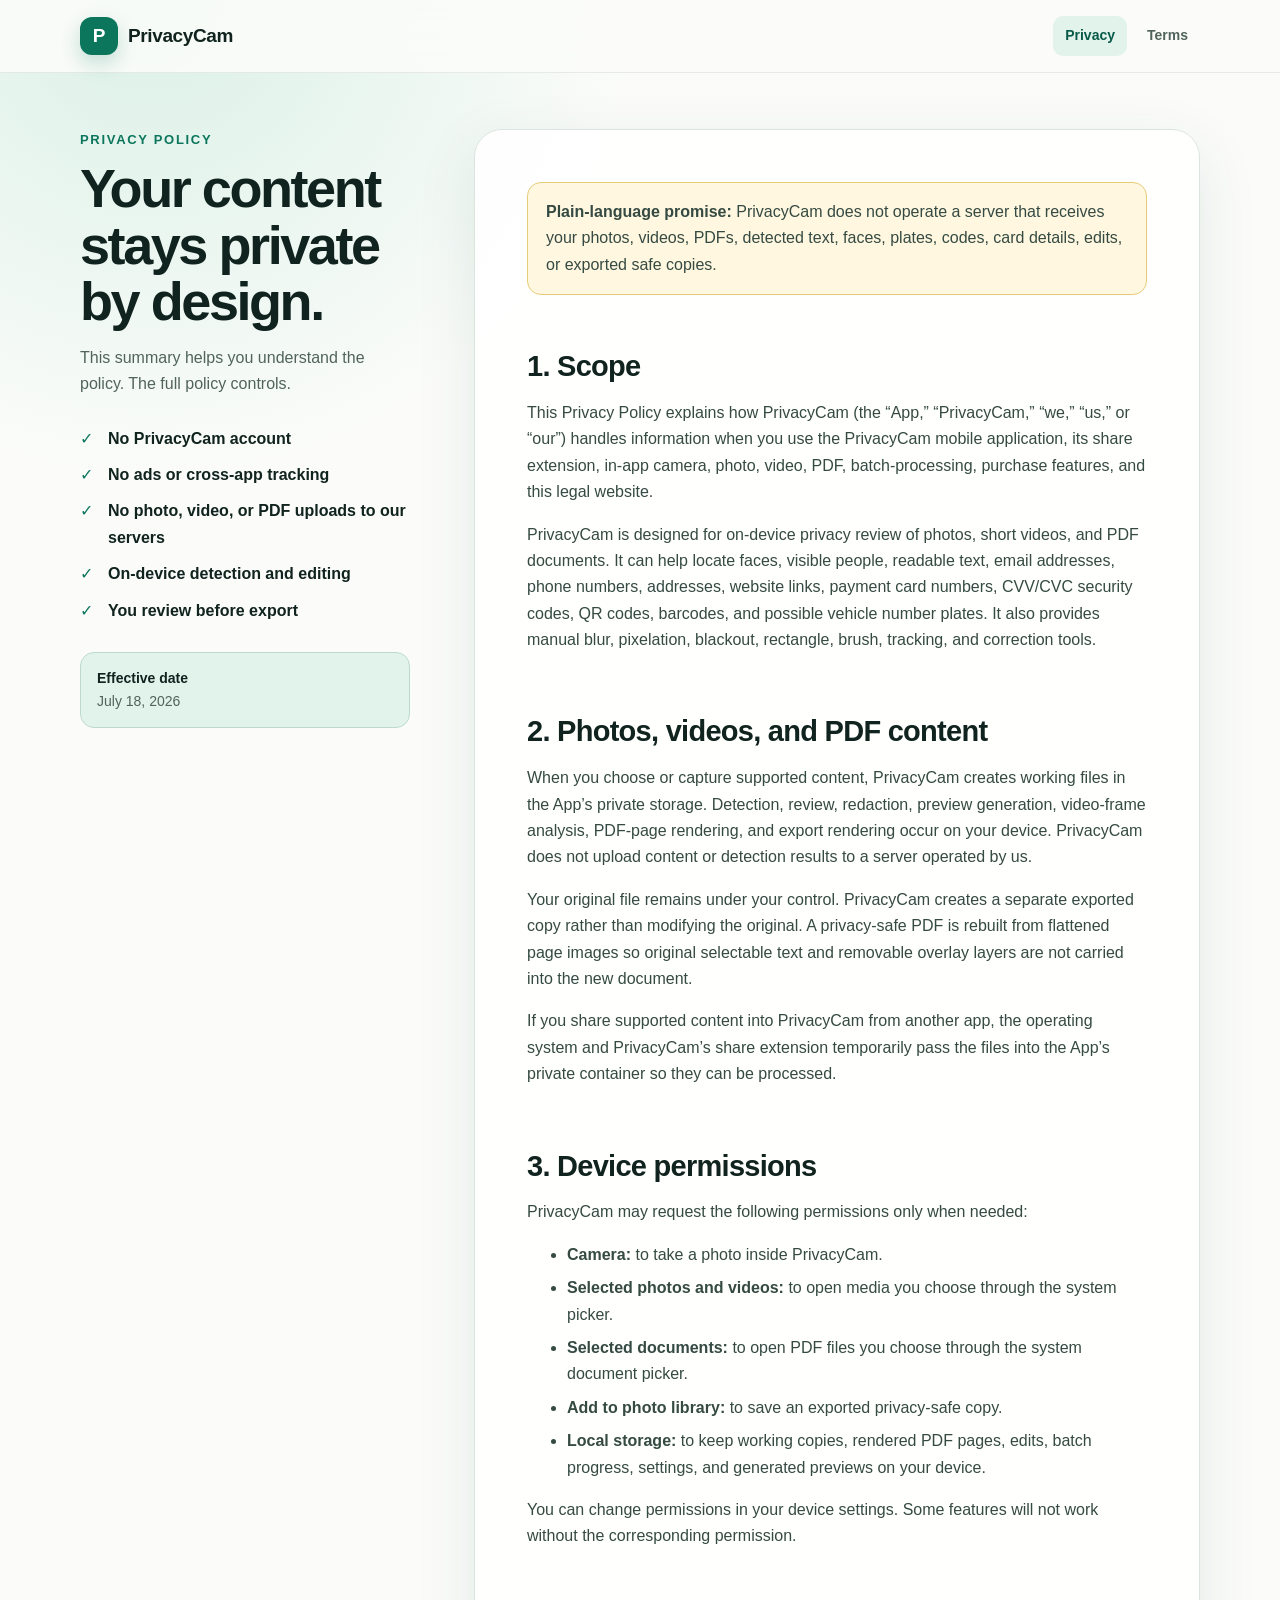
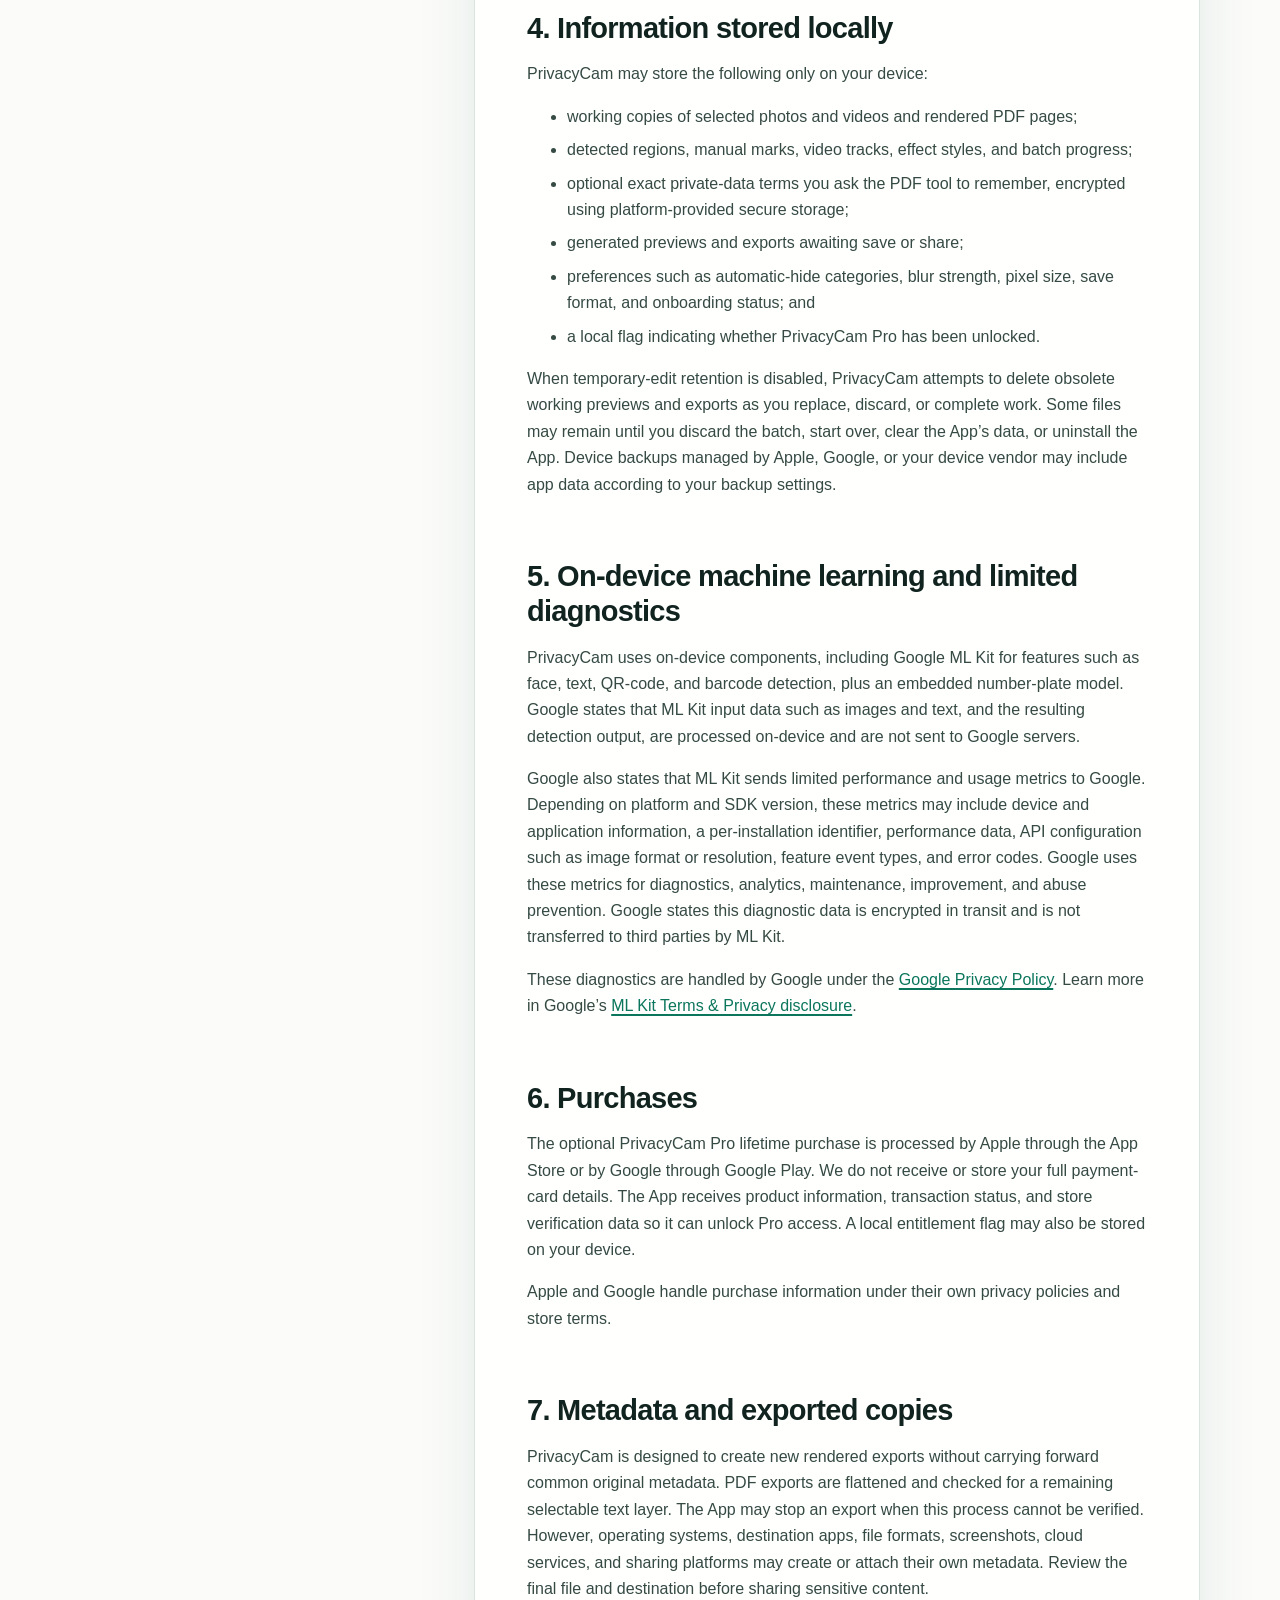
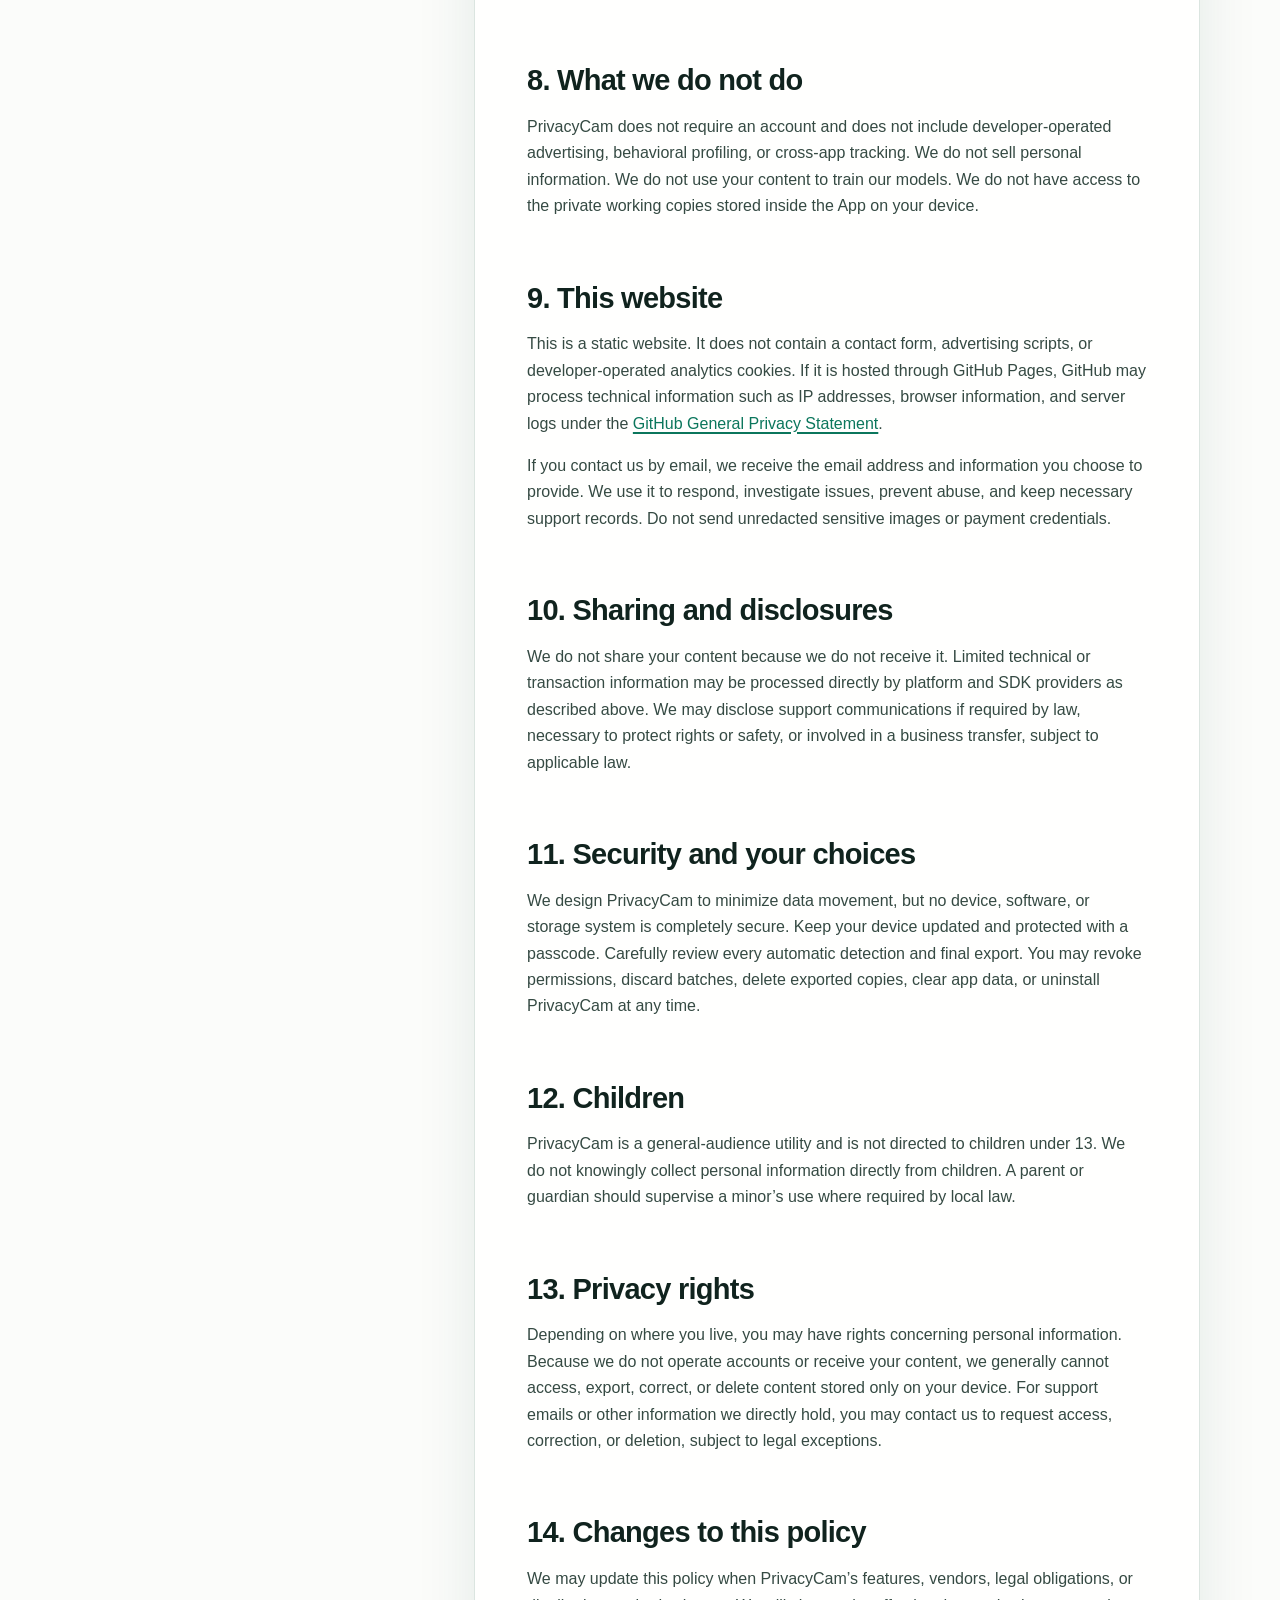
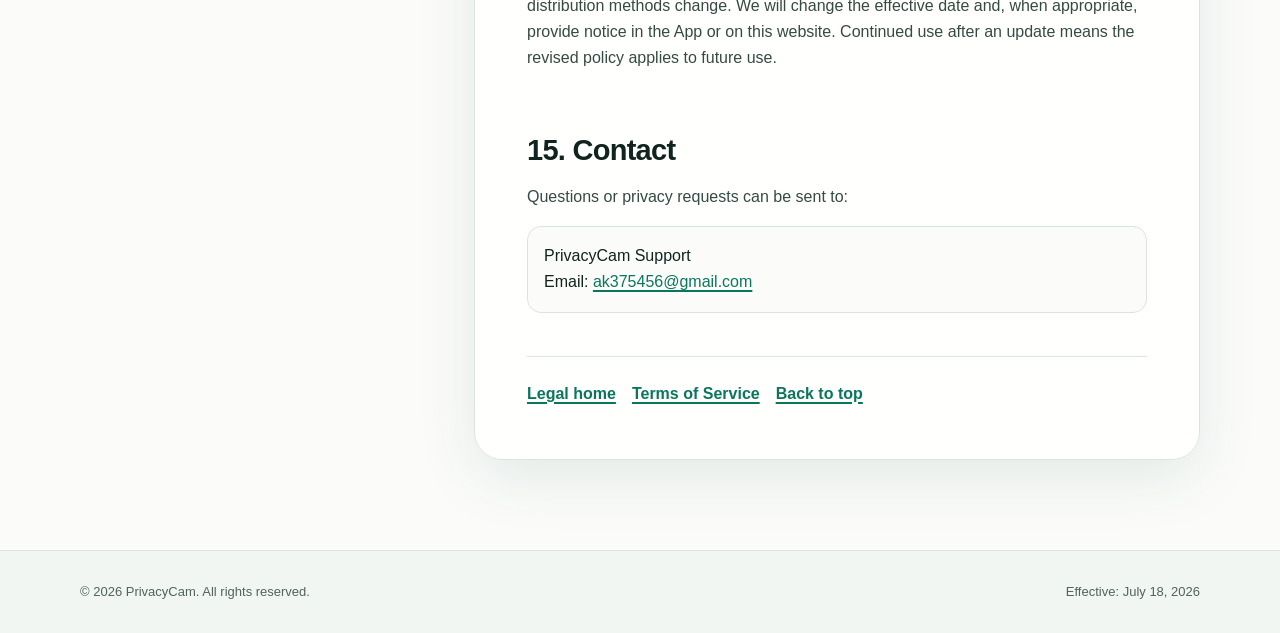
==== docs/privacy.html @ 7813fcb2 "Initial open-source release" ====
<!doctype html>
<html lang="en">
  <head>
    <meta charset="utf-8">
    <meta name="viewport" content="width=device-width, initial-scale=1">
    <meta name="description" content="Privacy Policy for the PrivacyCam mobile application.">
    <meta name="theme-color" content="#0b765c">
    <title>Privacy Policy — PrivacyCam</title>
    <link rel="stylesheet" href="styles.css">
  </head>
  <body>
    <a class="skip-link" href="#main">Skip to content</a>
    <header class="site-header">
      <div class="shell header-inner">
        <a class="brand" href="index.html" aria-label="PrivacyCam legal home">
          <span class="brand-mark" aria-hidden="true">P</span>
          <span>PrivacyCam</span>
        </a>
        <nav aria-label="Legal pages">
          <a class="active" href="privacy.html" aria-current="page">Privacy</a>
          <a href="terms.html">Terms</a>
        </nav>
      </div>
    </header>

    <main id="main" class="legal-shell shell">
      <aside class="legal-summary" aria-label="Policy summary">
        <p class="eyebrow">Privacy Policy</p>
        <h1>Your content stays private by design.</h1>
        <p>This summary helps you understand the policy. The full policy controls.</p>
        <ul class="check-list">
          <li>No PrivacyCam account</li>
          <li>No ads or cross-app tracking</li>
          <li>No photo, video, or PDF uploads to our servers</li>
          <li>On-device detection and editing</li>
          <li>You review before export</li>
        </ul>
        <div class="date-box">
          <strong>Effective date</strong>
          <span>July 18, 2026</span>
        </div>
      </aside>

      <article class="legal-document">
        <p class="notice"><strong>Plain-language promise:</strong> PrivacyCam does not operate a server that receives your photos, videos, PDFs, detected text, faces, plates, codes, card details, edits, or exported safe copies.</p>

        <section id="scope">
          <h2>1. Scope</h2>
          <p>This Privacy Policy explains how PrivacyCam (the “App,” “PrivacyCam,” “we,” “us,” or “our”) handles information when you use the PrivacyCam mobile application, its share extension, in-app camera, photo, video, PDF, batch-processing, purchase features, and this legal website.</p>
          <p>PrivacyCam is designed for on-device privacy review of photos, short videos, and PDF documents. It can help locate faces, visible people, readable text, email addresses, phone numbers, addresses, website links, payment card numbers, CVV/CVC security codes, QR codes, barcodes, and possible vehicle number plates. It also provides manual blur, pixelation, blackout, rectangle, brush, tracking, and correction tools.</p>
        </section>

        <section id="content">
          <h2>2. Photos, videos, and PDF content</h2>
          <p>When you choose or capture supported content, PrivacyCam creates working files in the App’s private storage. Detection, review, redaction, preview generation, video-frame analysis, PDF-page rendering, and export rendering occur on your device. PrivacyCam does not upload content or detection results to a server operated by us.</p>
          <p>Your original file remains under your control. PrivacyCam creates a separate exported copy rather than modifying the original. A privacy-safe PDF is rebuilt from flattened page images so original selectable text and removable overlay layers are not carried into the new document.</p>
          <p>If you share supported content into PrivacyCam from another app, the operating system and PrivacyCam’s share extension temporarily pass the files into the App’s private container so they can be processed.</p>
        </section>

        <section id="permissions">
          <h2>3. Device permissions</h2>
          <p>PrivacyCam may request the following permissions only when needed:</p>
          <ul>
            <li><strong>Camera:</strong> to take a photo inside PrivacyCam.</li>
            <li><strong>Selected photos and videos:</strong> to open media you choose through the system picker.</li>
            <li><strong>Selected documents:</strong> to open PDF files you choose through the system document picker.</li>
            <li><strong>Add to photo library:</strong> to save an exported privacy-safe copy.</li>
            <li><strong>Local storage:</strong> to keep working copies, rendered PDF pages, edits, batch progress, settings, and generated previews on your device.</li>
          </ul>
          <p>You can change permissions in your device settings. Some features will not work without the corresponding permission.</p>
        </section>

        <section id="local-data">
          <h2>4. Information stored locally</h2>
          <p>PrivacyCam may store the following only on your device:</p>
          <ul>
            <li>working copies of selected photos and videos and rendered PDF pages;</li>
            <li>detected regions, manual marks, video tracks, effect styles, and batch progress;</li>
            <li>optional exact private-data terms you ask the PDF tool to remember, encrypted using platform-provided secure storage;</li>
            <li>generated previews and exports awaiting save or share;</li>
            <li>preferences such as automatic-hide categories, blur strength, pixel size, save format, and onboarding status; and</li>
            <li>a local flag indicating whether PrivacyCam Pro has been unlocked.</li>
          </ul>
          <p>When temporary-edit retention is disabled, PrivacyCam attempts to delete obsolete working previews and exports as you replace, discard, or complete work. Some files may remain until you discard the batch, start over, clear the App’s data, or uninstall the App. Device backups managed by Apple, Google, or your device vendor may include app data according to your backup settings.</p>
        </section>

        <section id="mlkit">
          <h2>5. On-device machine learning and limited diagnostics</h2>
          <p>PrivacyCam uses on-device components, including Google ML Kit for features such as face, text, QR-code, and barcode detection, plus an embedded number-plate model. Google states that ML Kit input data such as images and text, and the resulting detection output, are processed on-device and are not sent to Google servers.</p>
          <p>Google also states that ML Kit sends limited performance and usage metrics to Google. Depending on platform and SDK version, these metrics may include device and application information, a per-installation identifier, performance data, API configuration such as image format or resolution, feature event types, and error codes. Google uses these metrics for diagnostics, analytics, maintenance, improvement, and abuse prevention. Google states this diagnostic data is encrypted in transit and is not transferred to third parties by ML Kit.</p>
          <p>These diagnostics are handled by Google under the <a href="https://policies.google.com/privacy" rel="noopener noreferrer">Google Privacy Policy</a>. Learn more in Google’s <a href="https://developers.google.com/ml-kit/terms" rel="noopener noreferrer">ML Kit Terms &amp; Privacy disclosure</a>.</p>
        </section>

        <section id="purchases">
          <h2>6. Purchases</h2>
          <p>The optional PrivacyCam Pro lifetime purchase is processed by Apple through the App Store or by Google through Google Play. We do not receive or store your full payment-card details. The App receives product information, transaction status, and store verification data so it can unlock Pro access. A local entitlement flag may also be stored on your device.</p>
          <p>Apple and Google handle purchase information under their own privacy policies and store terms.</p>
        </section>

        <section id="metadata">
          <h2>7. Metadata and exported copies</h2>
          <p>PrivacyCam is designed to create new rendered exports without carrying forward common original metadata. PDF exports are flattened and checked for a remaining selectable text layer. The App may stop an export when this process cannot be verified. However, operating systems, destination apps, file formats, screenshots, cloud services, and sharing platforms may create or attach their own metadata. Review the final file and destination before sharing sensitive content.</p>
        </section>

        <section id="developer-data">
          <h2>8. What we do not do</h2>
          <p>PrivacyCam does not require an account and does not include developer-operated advertising, behavioral profiling, or cross-app tracking. We do not sell personal information. We do not use your content to train our models. We do not have access to the private working copies stored inside the App on your device.</p>
        </section>

        <section id="website">
          <h2>9. This website</h2>
          <p>This is a static website. It does not contain a contact form, advertising scripts, or developer-operated analytics cookies. If it is hosted through GitHub Pages, GitHub may process technical information such as IP addresses, browser information, and server logs under the <a href="https://docs.github.com/en/site-policy/privacy-policies/github-general-privacy-statement" rel="noopener noreferrer">GitHub General Privacy Statement</a>.</p>
          <p>If you contact us by email, we receive the email address and information you choose to provide. We use it to respond, investigate issues, prevent abuse, and keep necessary support records. Do not send unredacted sensitive images or payment credentials.</p>
        </section>

        <section id="sharing">
          <h2>10. Sharing and disclosures</h2>
          <p>We do not share your content because we do not receive it. Limited technical or transaction information may be processed directly by platform and SDK providers as described above. We may disclose support communications if required by law, necessary to protect rights or safety, or involved in a business transfer, subject to applicable law.</p>
        </section>

        <section id="security">
          <h2>11. Security and your choices</h2>
          <p>We design PrivacyCam to minimize data movement, but no device, software, or storage system is completely secure. Keep your device updated and protected with a passcode. Carefully review every automatic detection and final export. You may revoke permissions, discard batches, delete exported copies, clear app data, or uninstall PrivacyCam at any time.</p>
        </section>

        <section id="children">
          <h2>12. Children</h2>
          <p>PrivacyCam is a general-audience utility and is not directed to children under 13. We do not knowingly collect personal information directly from children. A parent or guardian should supervise a minor’s use where required by local law.</p>
        </section>

        <section id="rights">
          <h2>13. Privacy rights</h2>
          <p>Depending on where you live, you may have rights concerning personal information. Because we do not operate accounts or receive your content, we generally cannot access, export, correct, or delete content stored only on your device. For support emails or other information we directly hold, you may contact us to request access, correction, or deletion, subject to legal exceptions.</p>
        </section>

        <section id="changes">
          <h2>14. Changes to this policy</h2>
          <p>We may update this policy when PrivacyCam’s features, vendors, legal obligations, or distribution methods change. We will change the effective date and, when appropriate, provide notice in the App or on this website. Continued use after an update means the revised policy applies to future use.</p>
        </section>

        <section id="contact">
          <h2>15. Contact</h2>
          <p>Questions or privacy requests can be sent to:</p>
          <address>
            PrivacyCam Support<br>
            Email: <a href="mailto:ak375456@gmail.com">ak375456@gmail.com</a>
          </address>
        </section>

        <div class="document-footer-links">
          <a href="index.html">Legal home</a>
          <a href="terms.html">Terms of Service</a>
          <a href="#main">Back to top</a>
        </div>
      </article>
    </main>

    <footer class="site-footer">
      <div class="shell footer-inner">
        <p>© 2026 PrivacyCam. All rights reserved.</p>
          <p>Effective: July 18, 2026</p>
      </div>
    </footer>
  </body>
</html>
---- docs/styles.css ----
:root {
  --ink: #10231e;
  --muted: #51635d;
  --forest: #0b765c;
  --forest-dark: #075a47;
  --mint: #e2f3ec;
  --mint-strong: #c7e9dc;
  --paper: #fbfcfa;
  --line: #dbe5e0;
  --white: #ffffff;
  --warning: #fff7df;
  --warning-line: #e7cc78;
  --shadow: 0 18px 60px rgba(24, 67, 54, 0.10);
  color-scheme: light;
  font-family: Inter, ui-sans-serif, -apple-system, BlinkMacSystemFont, "Segoe UI", sans-serif;
  font-synthesis: none;
}

* {
  box-sizing: border-box;
}

html {
  scroll-behavior: smooth;
}

body {
  margin: 0;
  color: var(--ink);
  background:
    radial-gradient(circle at 12% 0%, rgba(199, 233, 220, 0.62), transparent 30rem),
    var(--paper);
  font-size: 16px;
  line-height: 1.65;
}

a {
  color: var(--forest);
  text-decoration-thickness: 1.5px;
  text-underline-offset: 3px;
}

a:hover {
  color: var(--forest-dark);
}

a:focus-visible,
button:focus-visible {
  outline: 3px solid #f0b735;
  outline-offset: 3px;
  border-radius: 6px;
}

.skip-link {
  position: fixed;
  top: 8px;
  left: 8px;
  z-index: 10;
  padding: 10px 14px;
  color: var(--white);
  background: var(--forest-dark);
  transform: translateY(-150%);
}

.skip-link:focus {
  transform: translateY(0);
}

.shell {
  width: min(1120px, calc(100% - 40px));
  margin-inline: auto;
}

.site-header {
  position: sticky;
  top: 0;
  z-index: 5;
  border-bottom: 1px solid rgba(16, 35, 30, 0.08);
  background: rgba(251, 252, 250, 0.88);
  backdrop-filter: blur(18px);
}

.header-inner {
  min-height: 72px;
  display: flex;
  align-items: center;
  justify-content: space-between;
  gap: 22px;
}

.brand {
  display: inline-flex;
  align-items: center;
  gap: 10px;
  color: var(--ink);
  font-size: 19px;
  font-weight: 850;
  text-decoration: none;
  letter-spacing: -0.02em;
}

.brand-mark {
  width: 38px;
  height: 38px;
  display: grid;
  place-items: center;
  border-radius: 12px;
  color: var(--white);
  background: var(--forest);
  box-shadow: 0 8px 20px rgba(11, 118, 92, 0.22);
}

nav {
  display: flex;
  align-items: center;
  gap: 8px;
}

nav a {
  padding: 8px 12px;
  border-radius: 10px;
  color: var(--muted);
  font-size: 14px;
  font-weight: 750;
  text-decoration: none;
}

nav a:hover,
nav a.active {
  color: var(--forest-dark);
  background: var(--mint);
}

.hero {
  padding-block: clamp(72px, 11vw, 140px) 64px;
  text-align: center;
}

.eyebrow,
.card-kicker {
  margin: 0 0 10px;
  color: var(--forest);
  font-size: 13px;
  font-weight: 850;
  letter-spacing: 0.13em;
  text-transform: uppercase;
}

.hero h1,
.legal-summary h1 {
  margin: 0;
  letter-spacing: -0.045em;
  line-height: 1.04;
}

.hero h1 {
  max-width: 820px;
  margin-inline: auto;
  font-size: clamp(42px, 7vw, 76px);
}

.hero-copy {
  max-width: 760px;
  margin: 24px auto 0;
  color: var(--muted);
  font-size: clamp(17px, 2.2vw, 21px);
}

.trust-row {
  display: flex;
  flex-wrap: wrap;
  justify-content: center;
  gap: 10px;
  margin-top: 28px;
}

.trust-row span {
  padding: 8px 13px;
  border: 1px solid #b7d9cd;
  border-radius: 999px;
  color: #27594b;
  background: rgba(255, 255, 255, 0.72);
  font-size: 13px;
  font-weight: 750;
}

.card-grid {
  display: grid;
  grid-template-columns: repeat(2, minmax(0, 1fr));
  gap: 22px;
  padding-bottom: 24px;
}

.document-card,
.support-panel,
.legal-document {
  border: 1px solid var(--line);
  background: rgba(255, 255, 255, 0.91);
  box-shadow: var(--shadow);
}

.document-card {
  padding: clamp(24px, 5vw, 42px);
  border-radius: 28px;
}

.document-card h2,
.support-panel h2 {
  margin: 0;
  font-size: clamp(25px, 3vw, 34px);
  letter-spacing: -0.035em;
}

.document-card p:not(.card-kicker),
.support-panel p:not(.card-kicker) {
  color: var(--muted);
}

.card-icon {
  width: 50px;
  height: 50px;
  display: grid;
  place-items: center;
  margin-bottom: 24px;
  border-radius: 16px;
  color: var(--forest-dark);
  background: var(--mint-strong);
  font-size: 23px;
  font-weight: 900;
}

.button {
  display: inline-flex;
  min-height: 48px;
  align-items: center;
  justify-content: center;
  margin-top: 10px;
  padding: 11px 18px;
  border: 1px solid var(--forest);
  border-radius: 14px;
  color: var(--white);
  background: var(--forest);
  font-weight: 800;
  text-decoration: none;
}

.button:hover {
  color: var(--white);
  background: var(--forest-dark);
}

.button-secondary {
  color: var(--forest-dark);
  background: var(--mint);
}

.button-secondary:hover {
  color: var(--forest-dark);
  background: var(--mint-strong);
}

.support-panel {
  display: flex;
  align-items: center;
  justify-content: space-between;
  gap: 28px;
  margin-block: 24px 90px;
  padding: clamp(24px, 5vw, 42px);
  border-radius: 28px;
}

.support-panel p {
  max-width: 760px;
  margin-bottom: 0;
}

.support-panel .button {
  flex: 0 0 auto;
  margin: 0;
}

.legal-shell {
  display: grid;
  grid-template-columns: minmax(240px, 330px) minmax(0, 1fr);
  gap: clamp(28px, 5vw, 64px);
  align-items: start;
  padding-block: 56px 90px;
}

.legal-summary {
  position: sticky;
  top: 112px;
}

.legal-summary h1 {
  font-size: clamp(36px, 5vw, 54px);
}

.legal-summary > p:not(.eyebrow) {
  color: var(--muted);
}

.check-list {
  display: grid;
  gap: 10px;
  margin: 28px 0;
  padding: 0;
  list-style: none;
}

.check-list li {
  position: relative;
  padding-left: 28px;
  font-weight: 700;
}

.check-list li::before {
  content: "✓";
  position: absolute;
  left: 0;
  color: var(--forest);
  font-weight: 900;
}

.date-box {
  display: flex;
  flex-direction: column;
  padding: 14px 16px;
  border: 1px solid #bcd9cf;
  border-radius: 14px;
  color: var(--muted);
  background: var(--mint);
  font-size: 14px;
}

.date-box strong {
  color: var(--ink);
}

.legal-document {
  min-width: 0;
  padding: clamp(24px, 5vw, 52px);
  border-radius: 28px;
}

.legal-document section {
  padding-block: 8px 15px;
  scroll-margin-top: 100px;
}

.legal-document h2 {
  margin: 22px 0 8px;
  font-size: clamp(22px, 2.8vw, 29px);
  letter-spacing: -0.025em;
  line-height: 1.2;
}

.legal-document p,
.legal-document li {
  color: #354a43;
}

.legal-document li + li {
  margin-top: 7px;
}

.notice {
  margin: 0 0 24px;
  padding: 16px 18px;
  border: 1px solid var(--warning-line);
  border-radius: 14px;
  background: var(--warning);
}

address {
  padding: 16px;
  border: 1px solid var(--line);
  border-radius: 14px;
  background: var(--paper);
  font-style: normal;
}

.document-footer-links {
  display: flex;
  flex-wrap: wrap;
  gap: 16px;
  margin-top: 28px;
  padding-top: 24px;
  border-top: 1px solid var(--line);
  font-weight: 750;
}

.site-footer {
  border-top: 1px solid var(--line);
  color: var(--muted);
  background: #f2f6f3;
  font-size: 13px;
}

.footer-inner {
  min-height: 82px;
  display: flex;
  align-items: center;
  justify-content: space-between;
  gap: 20px;
}

@media (max-width: 820px) {
  .card-grid,
  .legal-shell {
    grid-template-columns: 1fr;
  }

  .legal-summary {
    position: static;
  }

  .support-panel {
    align-items: flex-start;
    flex-direction: column;
  }
}

@media (max-width: 560px) {
  .shell {
    width: min(100% - 28px, 1120px);
  }

  .header-inner {
    min-height: 64px;
  }

  .brand {
    font-size: 17px;
  }

  .brand-mark {
    width: 34px;
    height: 34px;
  }

  nav a {
    padding: 7px 8px;
  }

  .hero {
    padding-top: 60px;
  }

  .footer-inner {
    align-items: flex-start;
    flex-direction: column;
    justify-content: center;
    padding-block: 20px;
  }

  .footer-inner p {
    margin: 0;
  }
}

@media print {
  .site-header,
  .site-footer,
  .skip-link,
  .document-footer-links {
    display: none;
  }

  body {
    background: var(--white);
    font-size: 11pt;
  }

  .legal-shell {
    display: block;
    width: 100%;
    padding: 0;
  }

  .legal-summary {
    margin-bottom: 24px;
  }

  .legal-document {
    padding: 0;
    border: 0;
    box-shadow: none;
  }
}
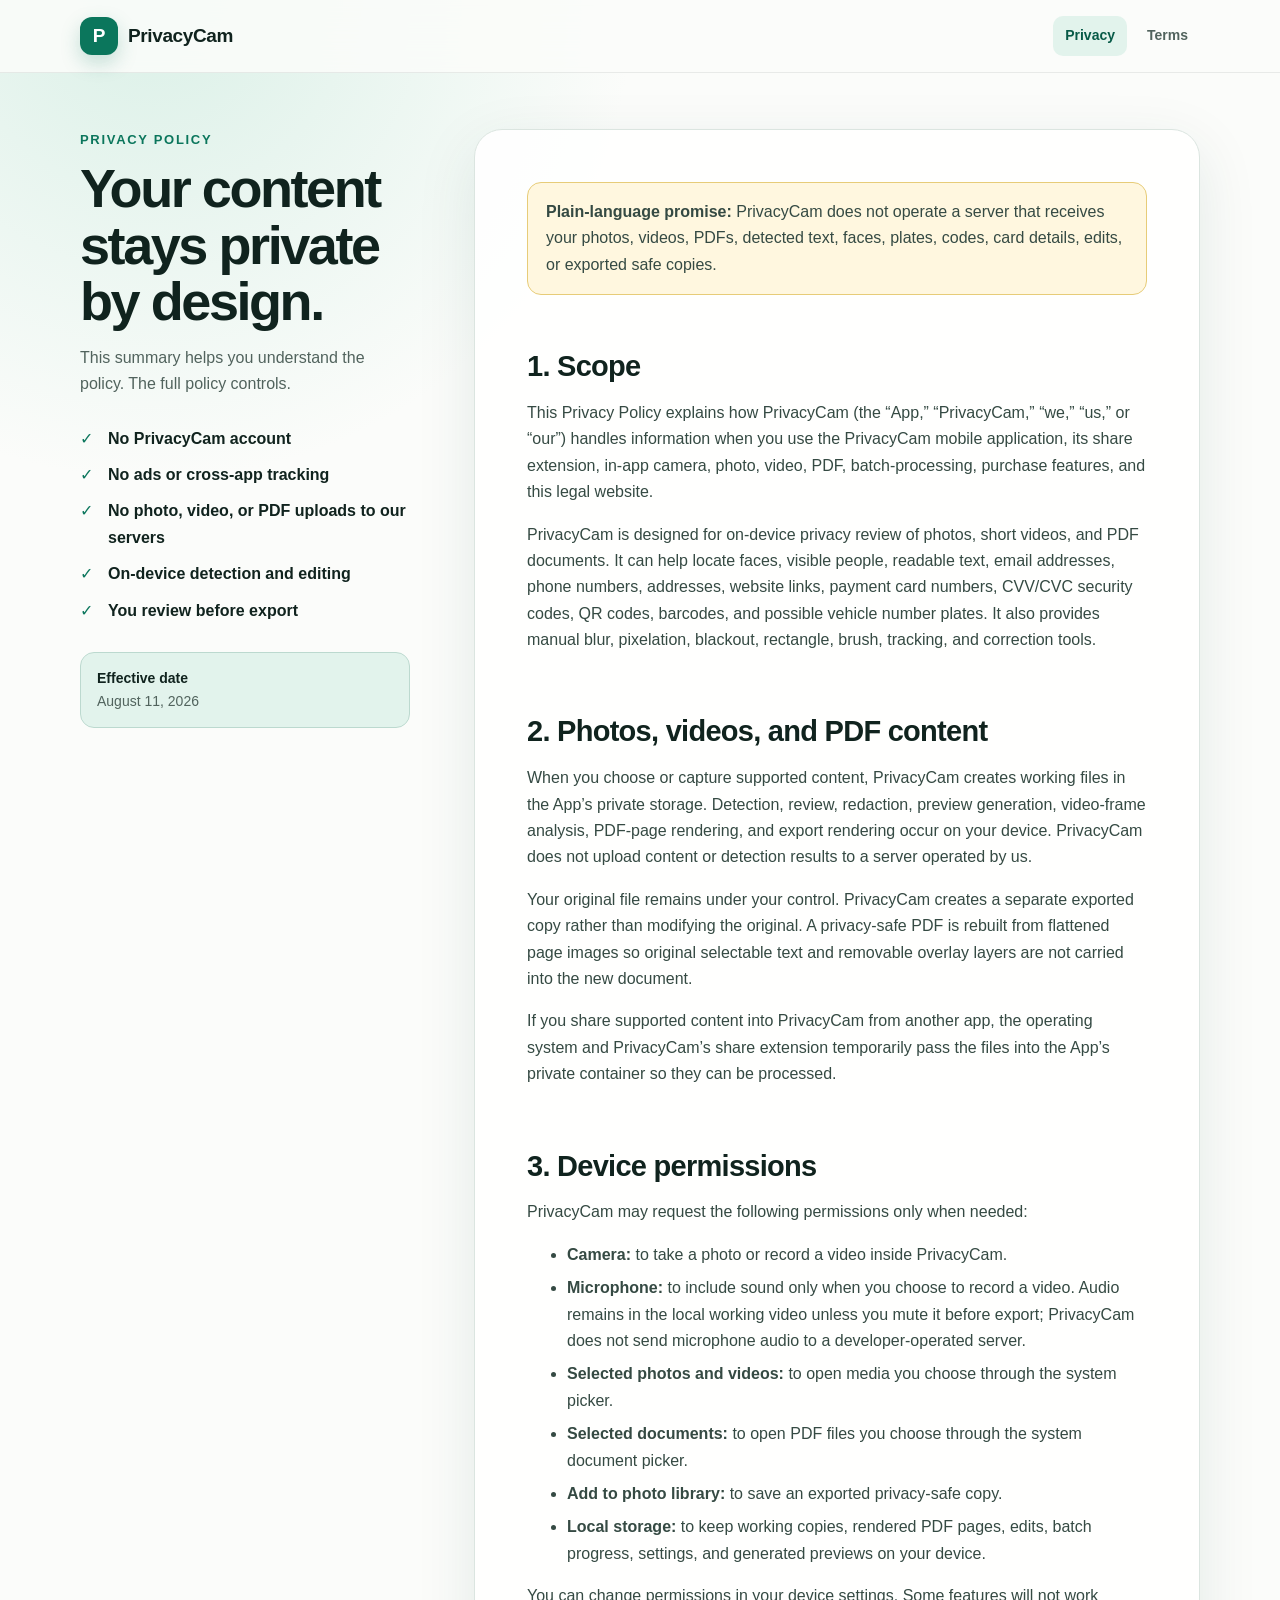
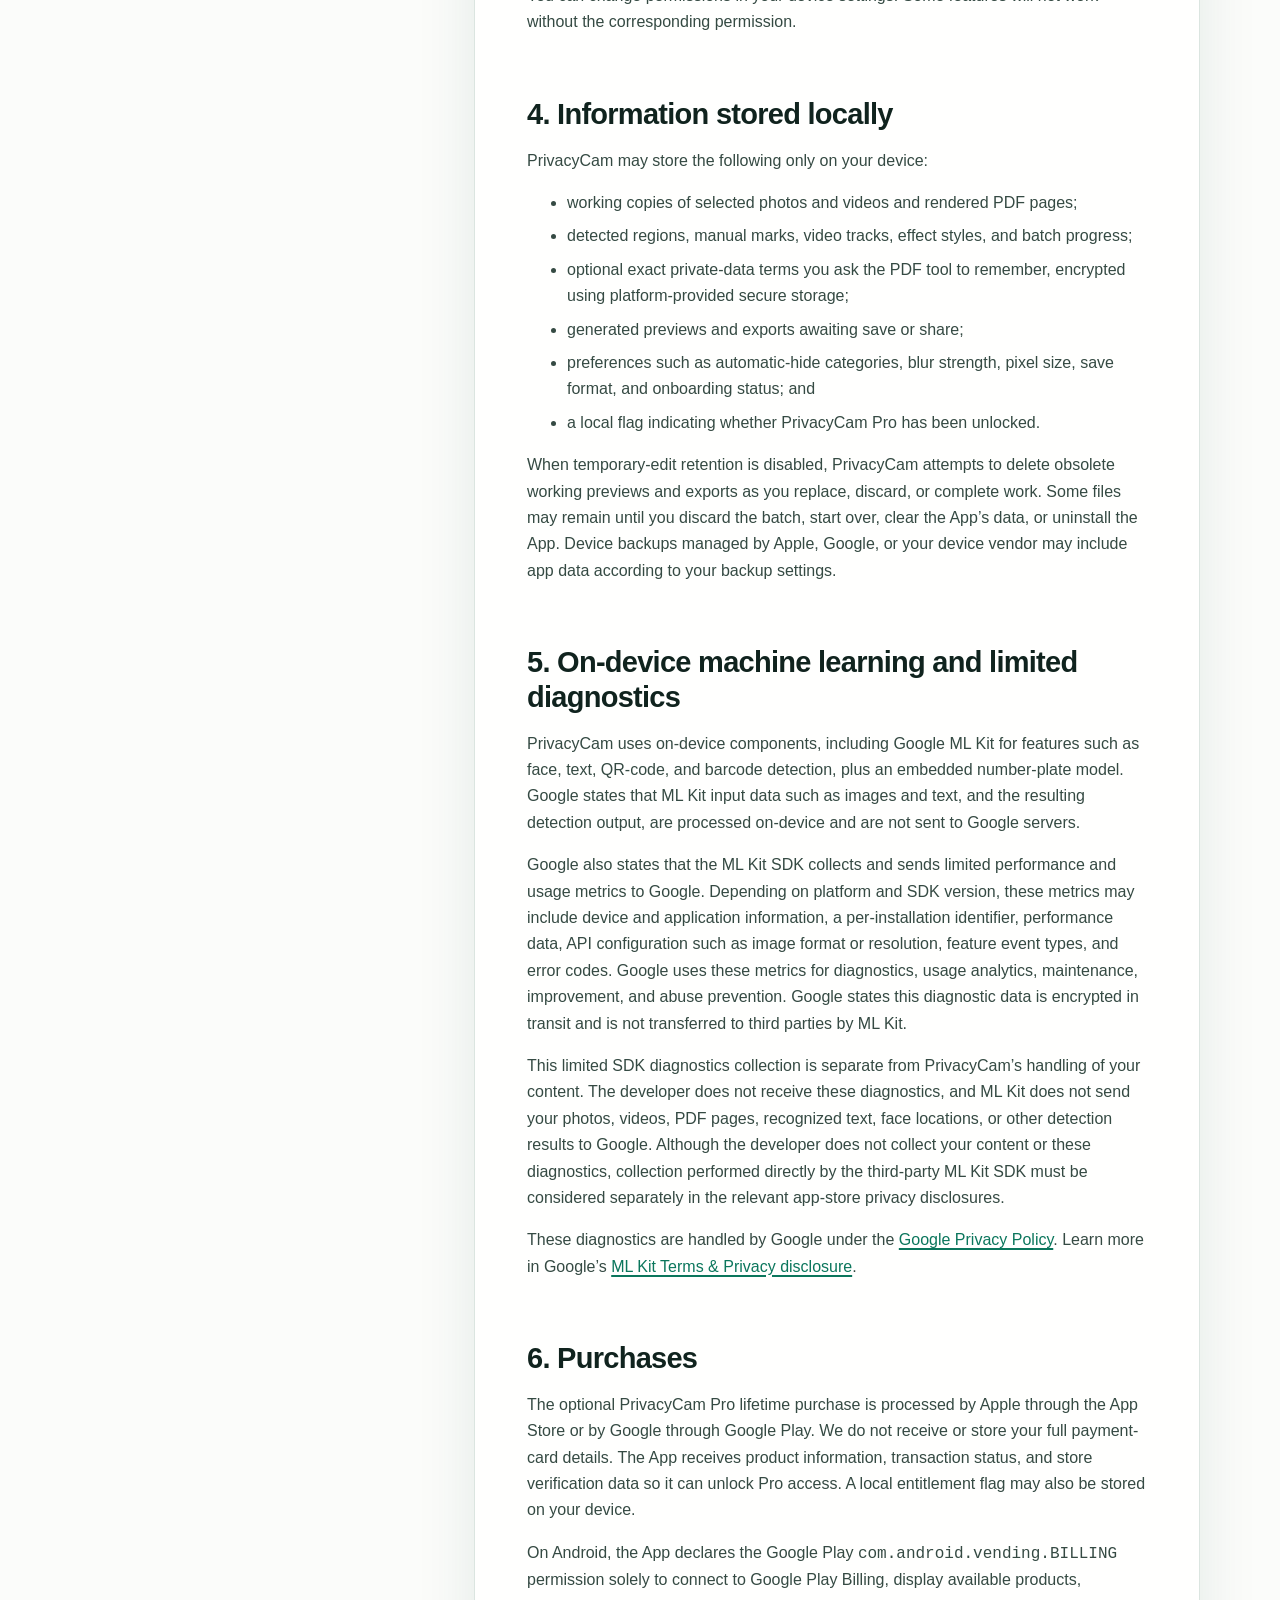
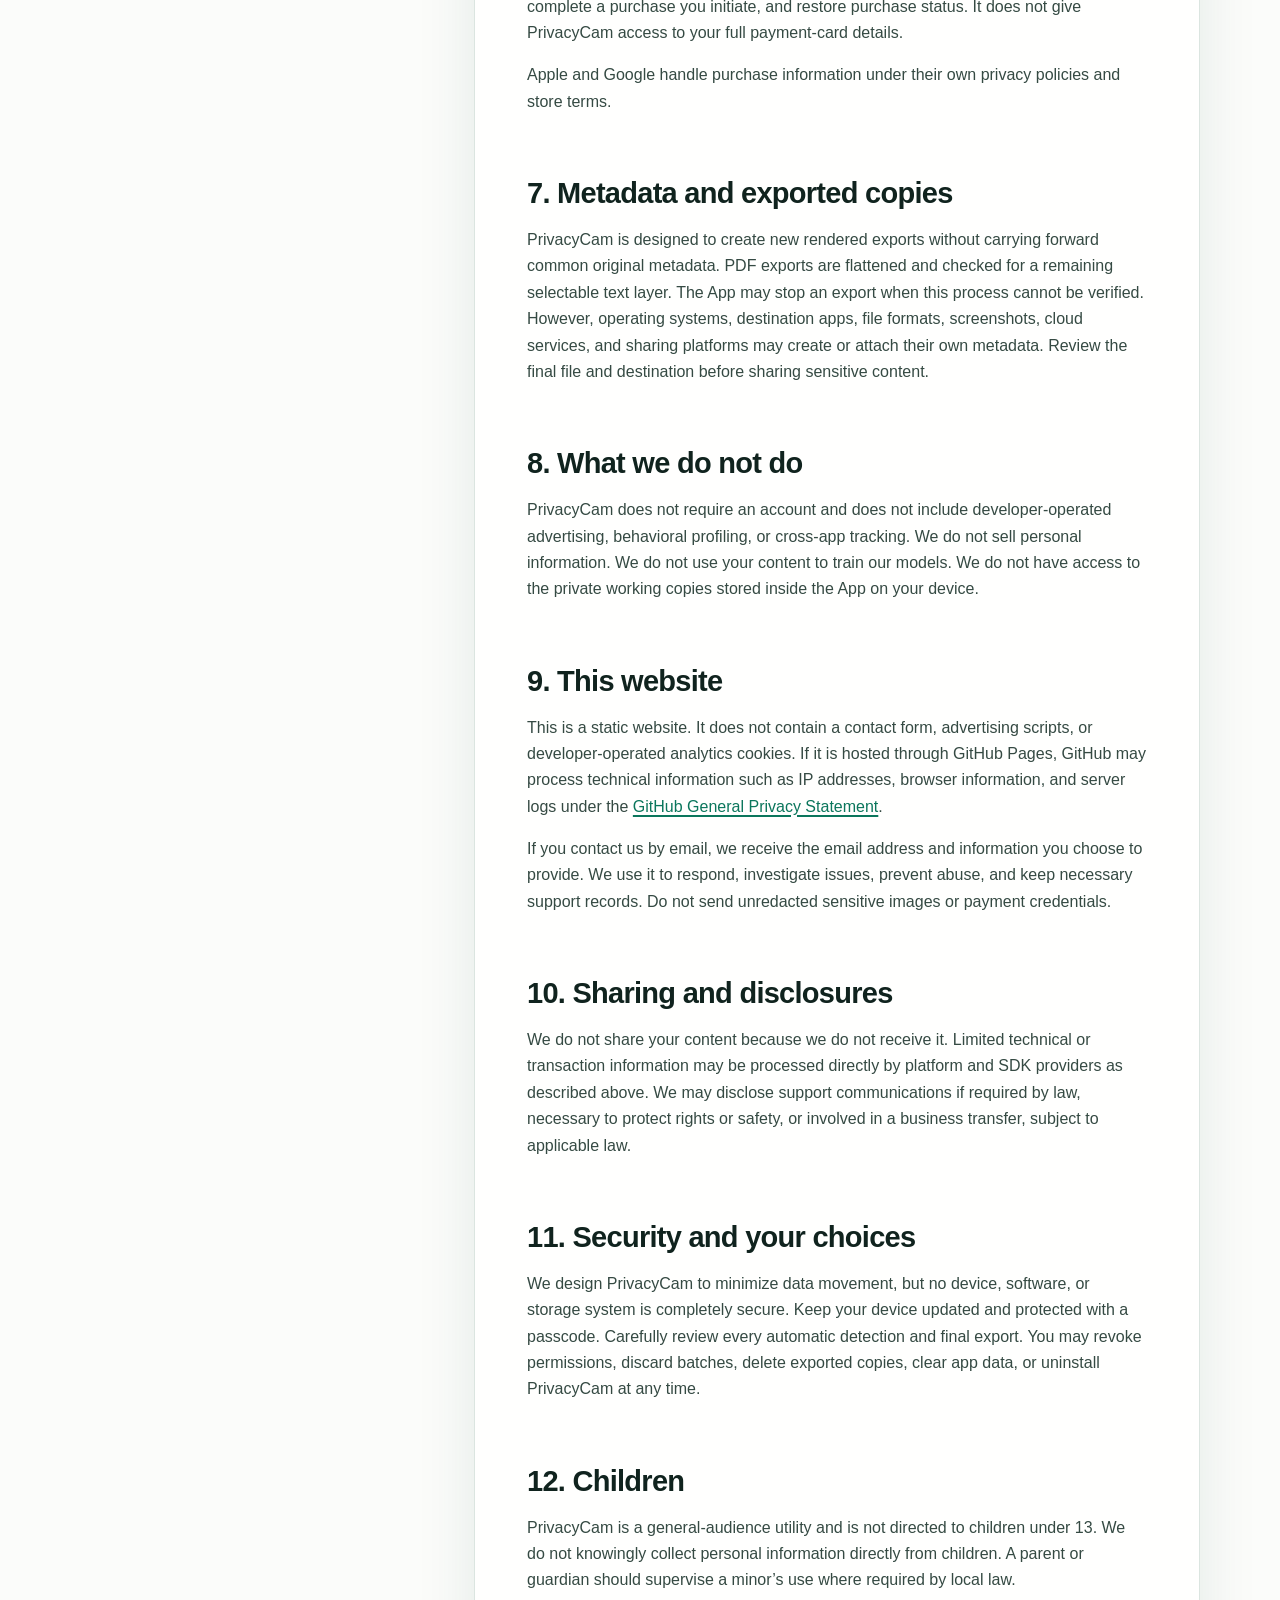
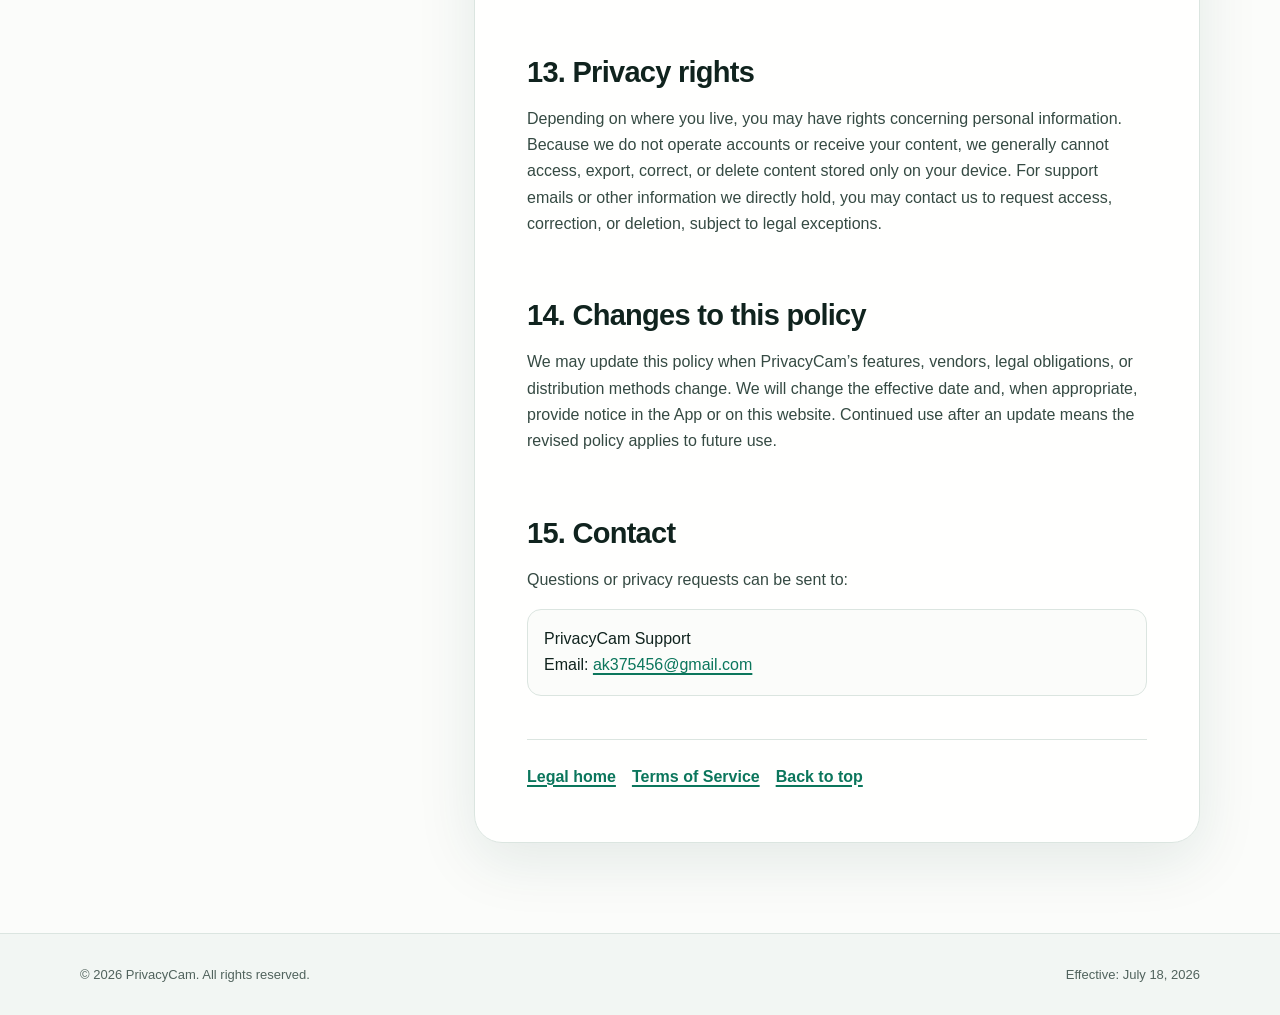
==== commit f634c94b: "Clarify permissions and ML Kit diagnostics" ====
--- a/docs/privacy.html
+++ b/docs/privacy.html
@@ -37,7 +37,7 @@
         </ul>
         <div class="date-box">
           <strong>Effective date</strong>
-          <span>July 18, 2026</span>
+          <span>August 11, 2026</span>
         </div>
       </aside>
 
@@ -61,7 +61,8 @@
           <h2>3. Device permissions</h2>
           <p>PrivacyCam may request the following permissions only when needed:</p>
           <ul>
-            <li><strong>Camera:</strong> to take a photo inside PrivacyCam.</li>
+            <li><strong>Camera:</strong> to take a photo or record a video inside PrivacyCam.</li>
+            <li><strong>Microphone:</strong> to include sound only when you choose to record a video. Audio remains in the local working video unless you mute it before export; PrivacyCam does not send microphone audio to a developer-operated server.</li>
             <li><strong>Selected photos and videos:</strong> to open media you choose through the system picker.</li>
             <li><strong>Selected documents:</strong> to open PDF files you choose through the system document picker.</li>
             <li><strong>Add to photo library:</strong> to save an exported privacy-safe copy.</li>
@@ -87,13 +88,15 @@
         <section id="mlkit">
           <h2>5. On-device machine learning and limited diagnostics</h2>
           <p>PrivacyCam uses on-device components, including Google ML Kit for features such as face, text, QR-code, and barcode detection, plus an embedded number-plate model. Google states that ML Kit input data such as images and text, and the resulting detection output, are processed on-device and are not sent to Google servers.</p>
-          <p>Google also states that ML Kit sends limited performance and usage metrics to Google. Depending on platform and SDK version, these metrics may include device and application information, a per-installation identifier, performance data, API configuration such as image format or resolution, feature event types, and error codes. Google uses these metrics for diagnostics, analytics, maintenance, improvement, and abuse prevention. Google states this diagnostic data is encrypted in transit and is not transferred to third parties by ML Kit.</p>
+          <p>Google also states that the ML Kit SDK collects and sends limited performance and usage metrics to Google. Depending on platform and SDK version, these metrics may include device and application information, a per-installation identifier, performance data, API configuration such as image format or resolution, feature event types, and error codes. Google uses these metrics for diagnostics, usage analytics, maintenance, improvement, and abuse prevention. Google states this diagnostic data is encrypted in transit and is not transferred to third parties by ML Kit.</p>
+          <p>This limited SDK diagnostics collection is separate from PrivacyCam’s handling of your content. The developer does not receive these diagnostics, and ML Kit does not send your photos, videos, PDF pages, recognized text, face locations, or other detection results to Google. Although the developer does not collect your content or these diagnostics, collection performed directly by the third-party ML Kit SDK must be considered separately in the relevant app-store privacy disclosures.</p>
           <p>These diagnostics are handled by Google under the <a href="https://policies.google.com/privacy" rel="noopener noreferrer">Google Privacy Policy</a>. Learn more in Google’s <a href="https://developers.google.com/ml-kit/terms" rel="noopener noreferrer">ML Kit Terms &amp; Privacy disclosure</a>.</p>
         </section>
 
         <section id="purchases">
           <h2>6. Purchases</h2>
           <p>The optional PrivacyCam Pro lifetime purchase is processed by Apple through the App Store or by Google through Google Play. We do not receive or store your full payment-card details. The App receives product information, transaction status, and store verification data so it can unlock Pro access. A local entitlement flag may also be stored on your device.</p>
+          <p>On Android, the App declares the Google Play <code>com.android.vending.BILLING</code> permission solely to connect to Google Play Billing, display available products, complete a purchase you initiate, and restore purchase status. It does not give PrivacyCam access to your full payment-card details.</p>
           <p>Apple and Google handle purchase information under their own privacy policies and store terms.</p>
         </section>
 
